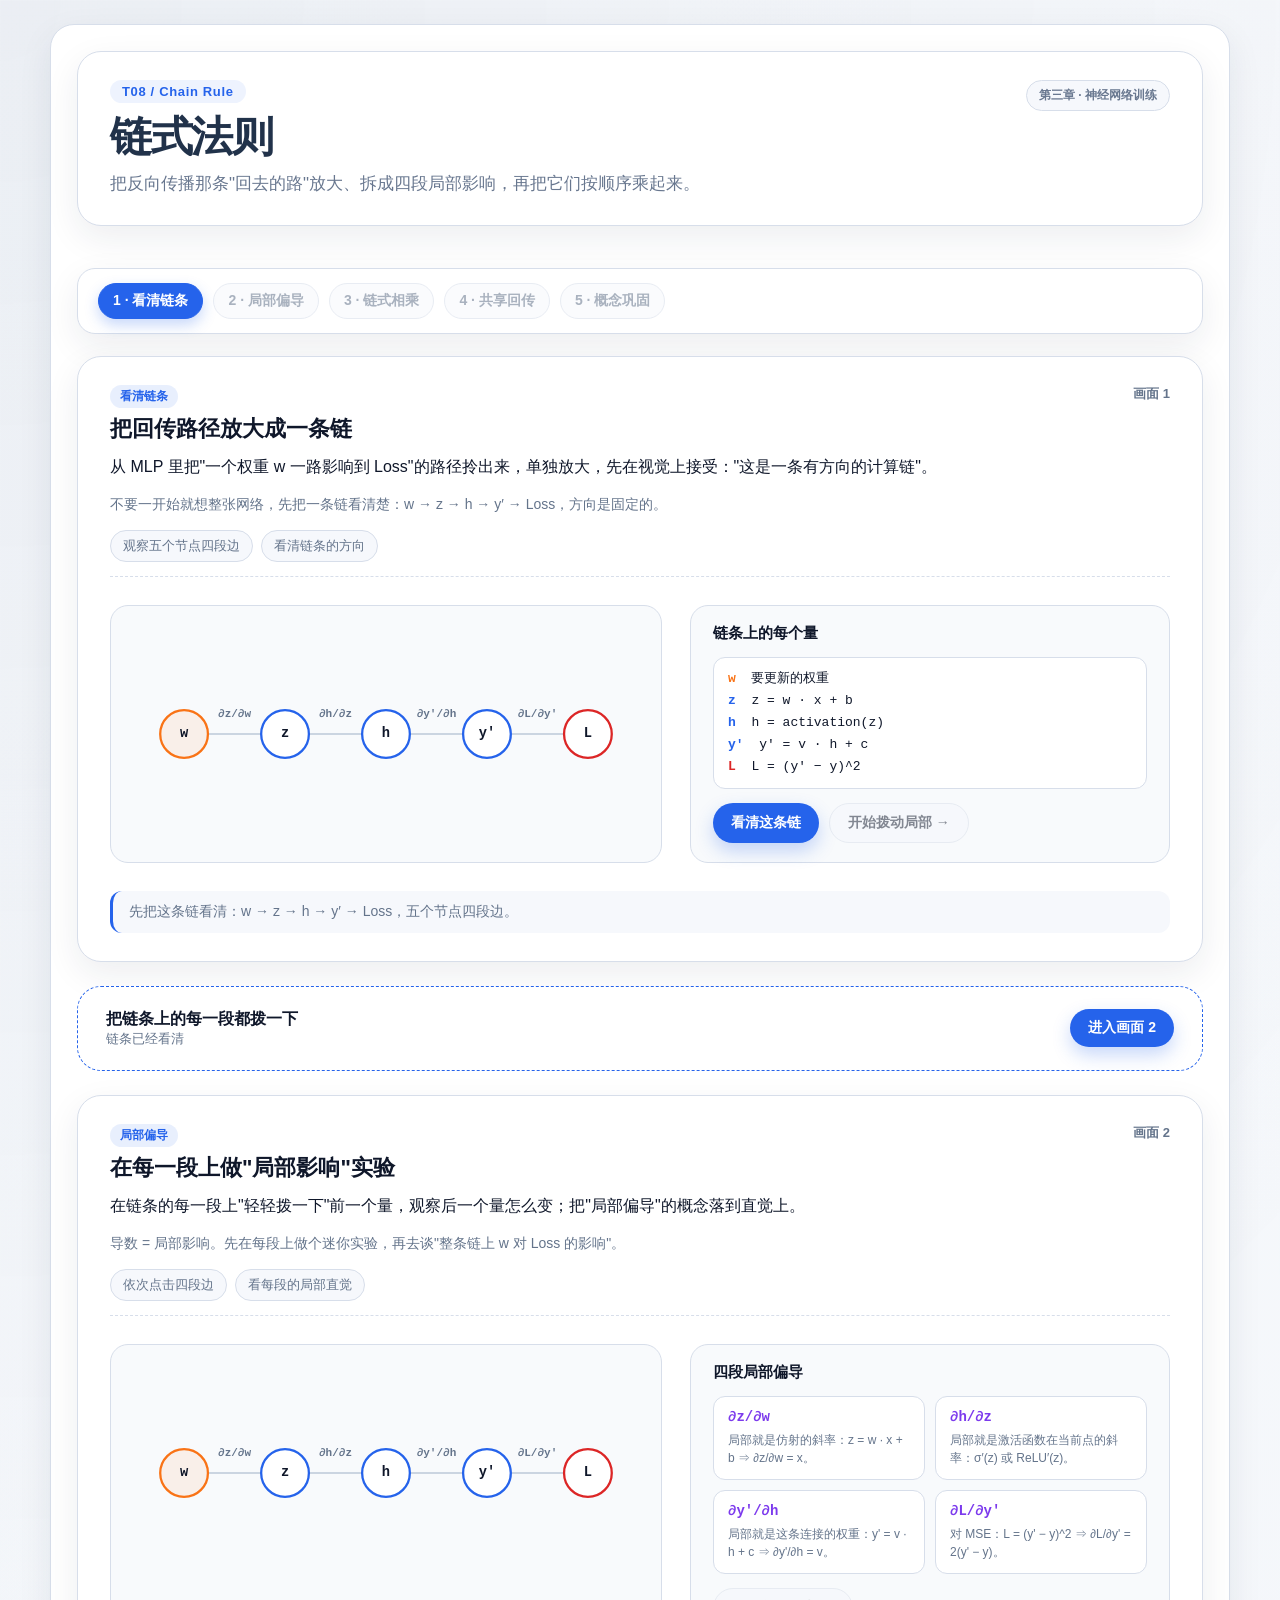
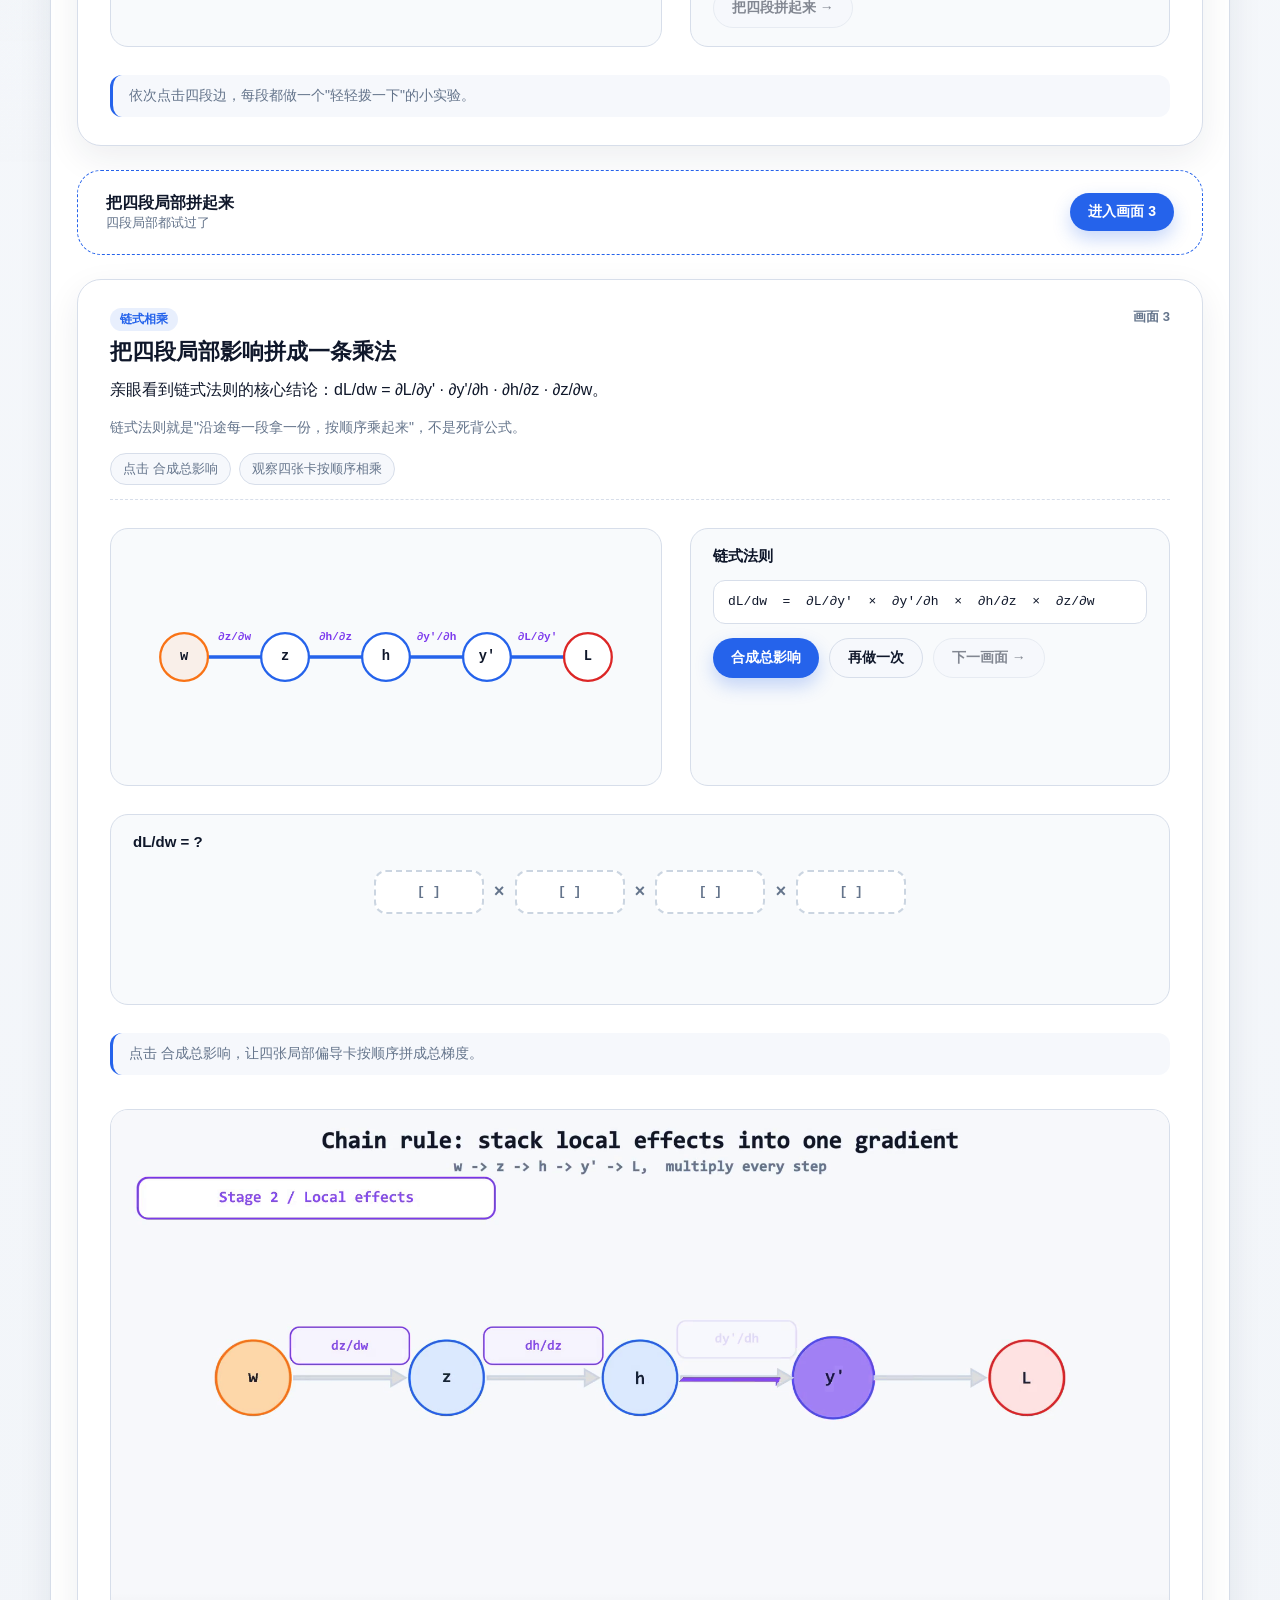
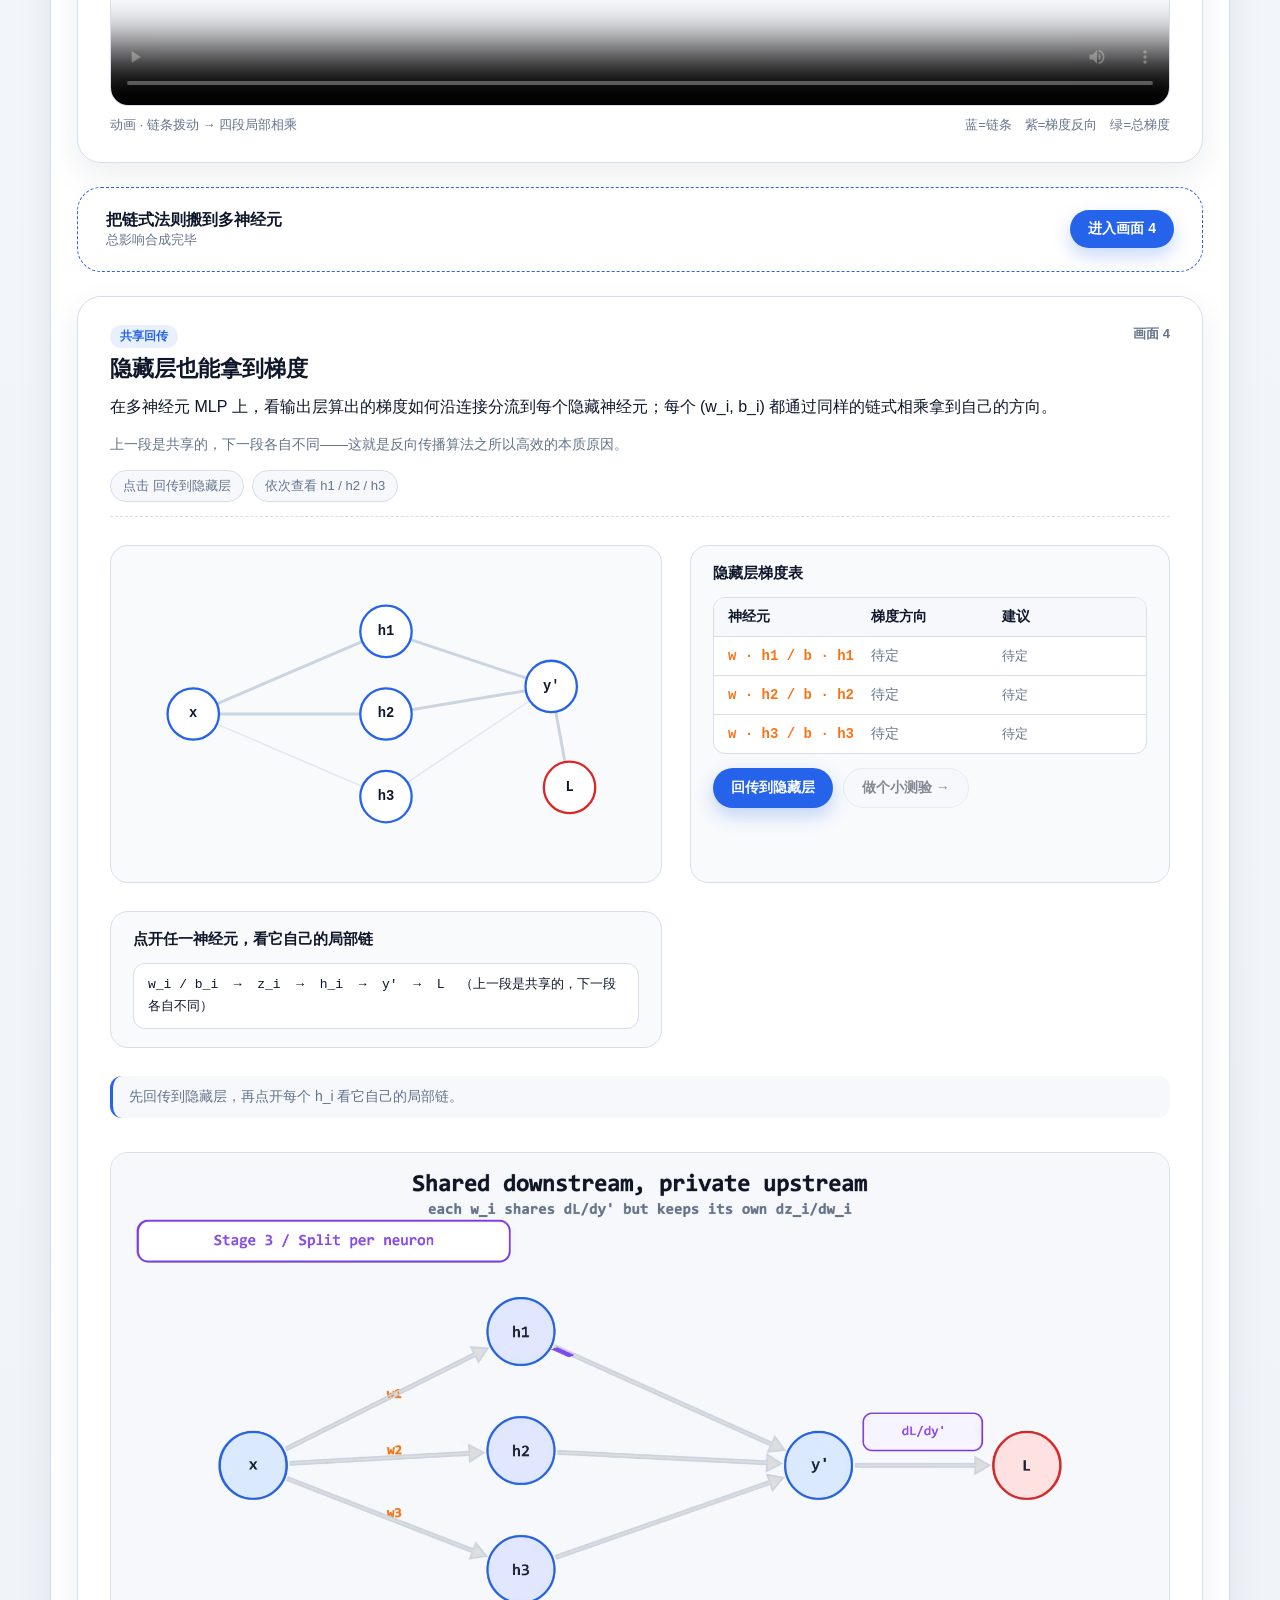
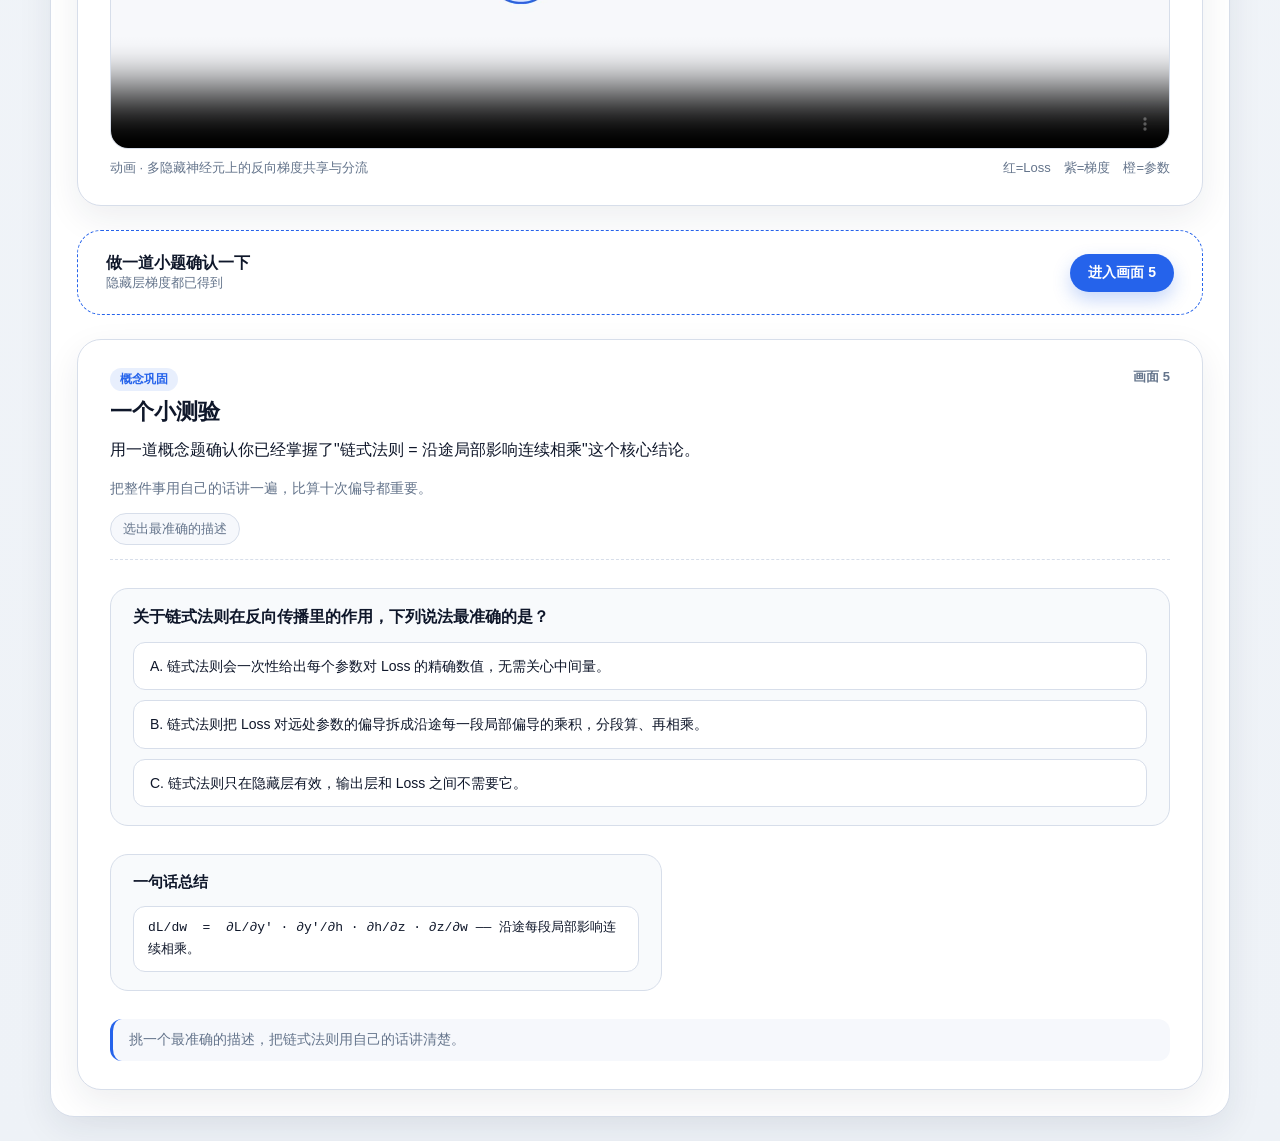
==== Chapter3-Training/T08-ChainRule/index.html @ 27cef071 "T08 ChainRule: ship manim animations and interactive frontend" ====
<!doctype html>
<html lang="zh-CN">
<head>
  <meta charset="UTF-8">
  <meta name="viewport" content="width=device-width, initial-scale=1.0">
  <title>T08 · 链式法则</title>
  <link rel="stylesheet" href="./base.css">
  <link rel="stylesheet" href="./style.css">
</head>
<body>
  <main class="edu-root t08-root" data-tr-id="t08_module_root" data-tr-view="module_show" data-tr-props='{"module":"T08"}'>
    <section class="edu-shell t08-shell">
      <header class="edu-header t08-header">
        <div>
          <span class="t08-kicker">T08 / Chain Rule</span>
          <h1 class="edu-title">链式法则</h1>
          <p class="edu-subtitle">把反向传播那条"回去的路"放大、拆成四段局部影响，再把它们按顺序乘起来。</p>
        </div>
        <span class="edu-badge">第三章 · 神经网络训练</span>
      </header>

      <nav class="t08-progress" id="progressNav" aria-label="关卡进度" data-tr-id="t08_progress_nav" data-tr-view="progress_show" data-tr-props='{"panel":"progress"}'></nav>

      <div class="t08-scene-stack" id="sceneStack" aria-live="polite" data-tr-id="t08_scene_stack_panel" data-tr-view="panel_show" data-tr-props='{"panel":"scene_stack"}'></div>
    </section>
  </main>

  <script src="./guide.js"></script>
  <script src="./script.js"></script>
</body>
</html>
---- Chapter3-Training/T08-ChainRule/base.css ----
/*
  统一教学模块 Base 样式
  参考来源: activation-browser
  适用范围: 页面外壳、卡片、控件、表格、图表区、徽标、提示信息
*/

/* 全局设计令牌（颜色、圆角、阴影、字体） */
:root {
  --ui-bg-page: #eef2f7;
  --ui-bg-page-top: #f7f9fc;
  --ui-bg-card: #ffffff;
  --ui-bg-soft: #eef3fb;
  --ui-bg-muted: #f6f8fc;

  --ui-text-main: #21324a;
  --ui-text-muted: #68778f;
  --ui-text-light: #8b97ab;

  --ui-border: #d7deea;
  --ui-border-strong: #9fb0c8;

  --ui-accent: #27446e;
  --ui-accent-alt: #f07e47;
  --ui-success: #228d5c;
  --ui-warning: #c07100;
  --ui-danger: #c43f52;

  --ui-shadow-soft: 0 12px 34px rgba(25, 42, 70, 0.08);
  --ui-shadow-hover: 0 16px 40px rgba(25, 42, 70, 0.12);

  --ui-radius-xl: 24px;
  --ui-radius-lg: 18px;
  --ui-radius-md: 12px;
  --ui-radius-sm: 8px;
  --ui-radius-pill: 999px;

  --ui-font-sans: "Segoe UI", "PingFang SC", "Hiragino Sans GB", Arial, sans-serif;
  --ui-font-mono: "Cascadia Code", "SFMono-Regular", Consolas, monospace;
}

/* 统一盒模型，避免不同浏览器计算差异 */
* {
  box-sizing: border-box;
}

/* 清理页面默认边距 */
html,
body {
  margin: 0;
  padding: 0;
}

/* 页面根容器：负责背景、基础字号与主字体 */
.edu-root {
  min-height: 100vh;
  padding: 24px;
  background:
    radial-gradient(circle at top left, rgba(39, 68, 110, 0.06), transparent 30%),
    linear-gradient(180deg, var(--ui-bg-page-top) 0%, var(--ui-bg-page) 100%);
  color: var(--ui-text-main);
  font-family: var(--ui-font-sans);
}

/* 内容外壳：统一最大宽度、边框、圆角和阴影 */
.edu-shell {
  max-width: 1200px;
  margin: 0 auto;
  padding: 26px;
  border: 1px solid var(--ui-border);
  border-radius: var(--ui-radius-xl);
  background: var(--ui-bg-card);
  box-shadow: var(--ui-shadow-soft);
}

/* 顶部标题区：标题 + 右上角徽标 */
.edu-header {
  display: flex;
  align-items: flex-start;
  justify-content: space-between;
  gap: 16px;
  margin-bottom: 20px;
}

/* 主标题 */
.edu-title {
  margin: 0;
  font-size: 42px;
  line-height: 1.06;
  letter-spacing: -0.03em;
}

/* 副标题 */
.edu-subtitle {
  margin: 10px 0 0;
  color: var(--ui-text-muted);
  font-size: 17px;
  line-height: 1.6;
}

/* 右上角胶囊徽标（例如“第X课 / 交互实验”） */
.edu-badge {
  flex-shrink: 0;
  display: inline-flex;
  align-items: center;
  padding: 6px 12px;
  border: 1px solid var(--ui-border);
  border-radius: var(--ui-radius-pill);
  background: var(--ui-bg-muted);
  color: var(--ui-text-muted);
  font-size: 12px;
  font-weight: 700;
}

/* 主布局：左侧控制区 + 右侧内容区 */
.edu-grid {
  display: grid;
  grid-template-columns: 320px minmax(0, 1fr);
  gap: 16px;
}

/* 面板与卡片共享基础边框样式 */
.edu-panel,
.edu-card {
  border: 1px solid var(--ui-border);
  border-radius: var(--ui-radius-lg);
  background: var(--ui-bg-card);
}

/* 左侧控制面板 */
.edu-panel {
  padding: 16px;
}

/* 右侧内容卡片 */
.edu-card {
  padding: 18px;
}

/* 相邻卡片之间的纵向间距 */
.edu-card + .edu-card {
  margin-top: 14px;
}

/* 区块标题（小号大写风格） */
.edu-section-title {
  margin: 0 0 10px;
  color: var(--ui-text-muted);
  font-size: 12px;
  font-weight: 800;
  letter-spacing: 0.09em;
  text-transform: uppercase;
}

/* 表单标签 */
.edu-label {
  display: block;
  margin: 0 0 6px;
  font-size: 13px;
  color: var(--ui-text-muted);
}

/* 输入控件基础样式：输入框/下拉/多行文本 */
.edu-input,
.edu-select,
.edu-textarea {
  width: 100%;
  border: 1px solid var(--ui-border);
  border-radius: var(--ui-radius-md);
  background: #ffffff;
  color: var(--ui-text-main);
  font: inherit;
  transition: border-color 140ms ease, box-shadow 140ms ease;
}

/* 单行输入控件统一高度 */
.edu-input,
.edu-select {
  height: 40px;
  padding: 0 12px;
}

/* 多行输入框 */
.edu-textarea {
  min-height: 120px;
  padding: 10px 12px;
  resize: vertical;
  line-height: 1.6;
}

/* 控件聚焦态：高亮边框与外发光 */
.edu-input:focus,
.edu-select:focus,
.edu-textarea:focus {
  outline: none;
  border-color: var(--ui-accent);
  box-shadow: 0 0 0 3px rgba(39, 68, 110, 0.14);
}

/* 范围滑条统一主色 */
.edu-range {
  width: 100%;
  accent-color: var(--ui-accent);
}

/* 常用行布局：左右对齐 */
.edu-row {
  display: flex;
  align-items: center;
  justify-content: space-between;
  gap: 10px;
}

/* 按钮组容器 */
.edu-actions {
  display: flex;
  flex-wrap: wrap;
  gap: 10px;
}

/* 按钮基础样式 */
.edu-btn {
  border: 1px solid var(--ui-border);
  background: #ffffff;
  color: var(--ui-text-muted);
  border-radius: var(--ui-radius-pill);
  padding: 9px 16px;
  font-size: 14px;
  font-weight: 700;
  cursor: pointer;
  transition: all 140ms ease;
}

/* 按钮悬停反馈 */
.edu-btn:hover {
  transform: translateY(-1px);
  border-color: var(--ui-accent);
  color: var(--ui-accent);
}

/* 激活态与主按钮 */
.edu-btn.is-active,
.edu-btn--primary {
  border-color: var(--ui-accent);
  background: var(--ui-accent);
  color: #ffffff;
}

/* 警告按钮 */
.edu-btn--warn {
  border-color: rgba(192, 113, 0, 0.45);
  background: rgba(192, 113, 0, 0.08);
  color: var(--ui-warning);
}

/* 危险按钮 */
.edu-btn--danger {
  border-color: rgba(196, 63, 82, 0.45);
  background: rgba(196, 63, 82, 0.08);
  color: var(--ui-danger);
}

/* KPI 指标卡网格 */
.edu-kpi-grid {
  display: grid;
  grid-template-columns: repeat(3, minmax(0, 1fr));
  gap: 12px;
}

/* 单个 KPI 卡片 */
.edu-kpi {
  padding: 12px;
  border: 1px solid var(--ui-border);
  border-radius: var(--ui-radius-md);
  background: var(--ui-bg-soft);
}

/* KPI 标签文本 */
.edu-kpi-label {
  margin: 0;
  color: var(--ui-text-muted);
  font-size: 12px;
  text-transform: uppercase;
  letter-spacing: 0.05em;
}

/* KPI 数值文本 */
.edu-kpi-value {
  margin: 4px 0 0;
  color: var(--ui-accent);
  font-family: var(--ui-font-mono);
  font-size: 26px;
  font-weight: 800;
  line-height: 1.1;
}

/* 图表容器（适配 svg/canvas） */
.edu-chart {
  border: 1px solid var(--ui-border);
  border-radius: var(--ui-radius-lg);
  background: linear-gradient(180deg, rgba(250, 252, 255, 0.98), #ffffff);
  padding: 10px;
}

/* 图表元素自适应宽度 */
.edu-chart svg,
.edu-chart canvas {
  width: 100%;
  height: auto;
  display: block;
}

/* 图例容器 */
.edu-legend {
  margin-top: 10px;
  display: flex;
  flex-wrap: wrap;
  gap: 16px;
  color: var(--ui-text-muted);
  font-size: 14px;
}

/* 图例项 */
.edu-legend-item {
  display: inline-flex;
  align-items: center;
  gap: 8px;
}

/* 图例色点 */
.edu-dot {
  width: 12px;
  height: 12px;
  border-radius: 999px;
}

/* 主曲线颜色 */
.edu-dot--main {
  background: var(--ui-accent);
}

/* 对比曲线颜色 */
.edu-dot--alt {
  background: var(--ui-accent-alt);
}

/* 表格外层：横向滚动与边框 */
.edu-table-wrap {
  overflow-x: auto;
  border: 1px solid var(--ui-border);
  border-radius: var(--ui-radius-md);
}

/* 统一表格样式 */
.edu-table {
  width: 100%;
  border-collapse: collapse;
  min-width: 560px;
}

/* 单元格样式 */
.edu-table th,
.edu-table td {
  padding: 10px 12px;
  border-bottom: 1px solid var(--ui-border);
  text-align: left;
  font-size: 14px;
}

/* 表头样式 */
.edu-table th {
  background: var(--ui-bg-muted);
  color: var(--ui-text-muted);
  font-weight: 700;
}

/* 行悬停高亮 */
.edu-table tbody tr:hover {
  background: rgba(39, 68, 110, 0.05);
}

/* 提示说明块 */
.edu-note {
  margin-top: 12px;
  padding: 12px 14px;
  border: 1px solid rgba(39, 68, 110, 0.18);
  border-radius: var(--ui-radius-md);
  background: rgba(39, 68, 110, 0.07);
  color: var(--ui-text-main);
  font-size: 14px;
  line-height: 1.6;
}

/* 提示块中的强调文本 */
.edu-note strong {
  color: var(--ui-accent);
}

/* 空状态占位（无数据时使用） */
.edu-empty {
  border: 1px dashed var(--ui-border-strong);
  border-radius: var(--ui-radius-md);
  padding: 20px;
  text-align: center;
  color: var(--ui-text-light);
}

/* 页脚说明文字 */
.edu-footer {
  margin-top: 16px;
  color: var(--ui-text-light);
  font-size: 12px;
}

/* 中等屏幕：左右布局改为上下布局 */
@media (max-width: 980px) {
  .edu-grid {
    grid-template-columns: 1fr;
  }

  .edu-title {
    font-size: 32px;
  }
}

/* 小屏幕：收紧内边距并降低密度 */
@media (max-width: 760px) {
  .edu-root {
    padding: 14px;
  }

  .edu-shell {
    padding: 16px;
    border-radius: var(--ui-radius-lg);
  }

  .edu-header {
    flex-direction: column;
    align-items: flex-start;
  }

  .edu-kpi-grid {
    grid-template-columns: 1fr;
  }
}
---- Chapter3-Training/T08-ChainRule/style.css ----
/*
  T08 链式法则 · 模块样式
  沿用 T07 的视觉令牌与配色，但加入"链条 + 局部段卡片 + 拼接乘法"这一组 T08 特有结构。
*/

.t08-root {
  --t08-accent: #2563eb;       /* 前向 / 链条主色 */
  --t08-loss: #dc2626;          /* Loss */
  --t08-grad: #7c3aed;          /* 反向梯度 */
  --t08-update: #16a34a;        /* 更新 / 已完成 */
  --t08-param: #f97316;         /* 被操作参数 */
  --t08-ink: #0f172a;
  --t08-muted: #64748b;
  --t08-line: #cbd5e1;
  --t08-bg-soft: #f8fafc;
  --t08-bg-card: #ffffff;
}

.t08-shell {
  max-width: 1180px;
  margin: 0 auto;
  display: flex;
  flex-direction: column;
  gap: 22px;
}

.t08-header {
  display: flex;
  justify-content: space-between;
  align-items: flex-start;
  gap: 24px;
  padding: 28px 32px;
  background: var(--t08-bg-card);
  border-radius: var(--ui-radius-xl);
  box-shadow: var(--ui-shadow-soft);
  border: 1px solid var(--ui-border);
}

.t08-kicker {
  display: inline-block;
  padding: 4px 12px;
  border-radius: 999px;
  background: rgba(37, 99, 235, 0.08);
  color: var(--t08-accent);
  font-size: 13px;
  font-weight: 600;
  letter-spacing: 0.05em;
  margin-bottom: 12px;
}

/* 进度条 */
.t08-progress {
  display: flex;
  flex-wrap: wrap;
  gap: 10px;
  padding: 14px 20px;
  background: var(--t08-bg-card);
  border-radius: var(--ui-radius-lg);
  border: 1px solid var(--ui-border);
  box-shadow: var(--ui-shadow-soft);
}

.t08-progress button {
  appearance: none;
  border: 1px solid var(--ui-border);
  background: var(--ui-bg-muted);
  color: var(--t08-muted);
  padding: 8px 14px;
  border-radius: var(--ui-radius-pill);
  font-size: 14px;
  font-weight: 600;
  cursor: pointer;
  transition: all 0.2s ease;
}

.t08-progress button:hover { border-color: var(--t08-accent); color: var(--t08-accent); }

.t08-progress button.is-active {
  background: var(--t08-accent);
  color: #fff;
  border-color: var(--t08-accent);
  box-shadow: 0 6px 14px rgba(37, 99, 235, 0.25);
}

.t08-progress button.is-done {
  border-color: var(--t08-update);
  color: var(--t08-update);
  background: rgba(22, 163, 74, 0.08);
}

.t08-progress button[disabled] { opacity: 0.55; cursor: not-allowed; }

/* 场景栈 */
.t08-scene-stack { display: flex; flex-direction: column; gap: 24px; }

.t08-scene {
  background: var(--t08-bg-card);
  border-radius: var(--ui-radius-xl);
  border: 1px solid var(--ui-border);
  box-shadow: var(--ui-shadow-soft);
  padding: 28px 32px;
  display: grid;
  grid-template-columns: minmax(0, 1.15fr) minmax(0, 1fr);
  gap: 28px;
}

.t08-scene-head {
  grid-column: 1 / -1;
  display: flex;
  justify-content: space-between;
  align-items: flex-start;
  gap: 18px;
  border-bottom: 1px dashed var(--ui-border);
  padding-bottom: 14px;
}

.t08-scene-head h2 { margin: 6px 0 6px; font-size: 22px; color: var(--t08-ink); }

.t08-scene-head .pill {
  display: inline-block;
  padding: 3px 10px;
  border-radius: 999px;
  font-size: 12px;
  font-weight: 600;
  background: rgba(37, 99, 235, 0.1);
  color: var(--t08-accent);
}

.t08-scene-head .tag { font-size: 13px; color: var(--t08-muted); font-weight: 600; }

.t08-goal { margin: 10px 0 6px; color: var(--t08-ink); line-height: 1.6; }

.t08-concept { color: var(--t08-muted); font-size: 14px; line-height: 1.6; }

.t08-tasks {
  list-style: none;
  padding: 0;
  margin: 10px 0 0;
  display: flex;
  flex-wrap: wrap;
  gap: 8px;
}

.t08-tasks li {
  font-size: 13px;
  color: var(--t08-muted);
  background: var(--ui-bg-muted);
  padding: 6px 12px;
  border-radius: 999px;
  border: 1px solid var(--ui-border);
}

/* 按钮 */
.t08-action {
  appearance: none;
  border: none;
  cursor: pointer;
  padding: 10px 18px;
  border-radius: var(--ui-radius-pill);
  font-size: 14px;
  font-weight: 600;
  transition: transform 0.15s ease, box-shadow 0.2s ease, background 0.2s ease;
  display: inline-flex;
  align-items: center;
  gap: 8px;
}

.t08-action.primary {
  background: var(--t08-accent);
  color: #fff;
  box-shadow: 0 8px 18px rgba(37, 99, 235, 0.25);
}

.t08-action.primary:hover { transform: translateY(-1px); }

.t08-action.ghost {
  background: var(--ui-bg-muted);
  color: var(--t08-ink);
  border: 1px solid var(--ui-border);
}

.t08-action.success {
  background: var(--t08-update);
  color: #fff;
  box-shadow: 0 8px 18px rgba(22, 163, 74, 0.25);
}

.t08-action[disabled] { opacity: 0.5; cursor: not-allowed; box-shadow: none; }

/* 链条画布（场景 1-3 共用） */
.t08-chain {
  position: relative;
  background: var(--t08-bg-soft);
  border-radius: var(--ui-radius-lg);
  border: 1px solid var(--ui-border);
  padding: 18px;
  min-height: 240px;
}

.t08-chain svg { width: 100%; height: 220px; display: block; }

.t08-chain-edge {
  stroke: var(--t08-line);
  stroke-width: 2.4;
  fill: none;
  transition: stroke 0.3s ease, stroke-width 0.3s ease;
}

.t08-chain-edge.is-hot { stroke: var(--t08-accent); stroke-width: 4; }
.t08-chain-edge.is-cool { stroke: var(--t08-line); stroke-width: 1.8; opacity: 0.6; }

.t08-chain-pulse {
  stroke-width: 5;
  stroke-linecap: round;
  fill: none;
  opacity: 0;
  pointer-events: none;
}

.t08-chain-pulse.is-active { animation: t08-pulse 1.1s ease-in-out forwards; }

@keyframes t08-pulse {
  0%   { opacity: 0;   stroke-dasharray: 0 220; stroke-dashoffset: 0; }
  25%  { opacity: 0.9; stroke-dasharray: 60 220; }
  100% { opacity: 0;   stroke-dasharray: 220 0; stroke-dashoffset: -200; }
}

.t08-chain-node {
  fill: #fff;
  stroke: var(--t08-accent);
  stroke-width: 2.5;
  transition: stroke 0.3s ease, fill 0.3s ease;
}

.t08-chain-node.is-loss { stroke: var(--t08-loss); }
.t08-chain-node.is-param { stroke: var(--t08-param); fill: rgba(249, 115, 22, 0.08); }

.t08-chain-label {
  font-family: var(--ui-font-mono);
  font-size: 15px;
  fill: var(--t08-ink);
  text-anchor: middle;
  dominant-baseline: central;
  font-weight: 700;
}

.t08-edge-tag {
  font-family: var(--ui-font-mono);
  font-size: 12px;
  fill: var(--t08-muted);
  text-anchor: middle;
  font-weight: 700;
}

.t08-edge-tag.is-hot { fill: var(--t08-grad); }
.t08-edge-tag.is-done { fill: var(--t08-update); }

/* 信息面板 */
.t08-panel {
  background: var(--t08-bg-soft);
  border-radius: var(--ui-radius-lg);
  border: 1px solid var(--ui-border);
  padding: 18px 22px;
  display: flex;
  flex-direction: column;
  gap: 14px;
}

.t08-panel h3 { margin: 0; font-size: 15px; color: var(--t08-ink); }

.t08-formula {
  font-family: var(--ui-font-mono);
  font-size: 13px;
  color: var(--t08-ink);
  background: #fff;
  border: 1px solid var(--ui-border);
  border-radius: var(--ui-radius-md);
  padding: 10px 14px;
  line-height: 1.7;
  white-space: pre-wrap;
}

.t08-formula .var { color: var(--t08-accent); font-weight: 700; }
.t08-formula .par { color: var(--t08-param); font-weight: 700; }
.t08-formula .loss { color: var(--t08-loss); font-weight: 700; }

.t08-actions-row {
  display: flex;
  flex-wrap: wrap;
  gap: 10px;
}

/* 局部段卡片（场景 2/3） */
.t08-localgrid {
  display: grid;
  grid-template-columns: repeat(2, 1fr);
  gap: 10px;
}

.t08-local {
  background: #fff;
  border: 1px solid var(--ui-border);
  border-radius: var(--ui-radius-md);
  padding: 12px 14px;
  display: flex;
  flex-direction: column;
  gap: 6px;
  transition: border-color 0.2s ease, box-shadow 0.2s ease, transform 0.15s ease;
}

.t08-local .lhead {
  font-family: var(--ui-font-mono);
  font-size: 14px;
  color: var(--t08-grad);
  font-weight: 700;
}

.t08-local .ltext { font-size: 12px; color: var(--t08-muted); line-height: 1.5; }

.t08-local.is-done {
  border-color: var(--t08-update);
  box-shadow: 0 6px 14px rgba(22, 163, 74, 0.12);
  background: rgba(22, 163, 74, 0.04);
}

.t08-local.is-done .lhead { color: var(--t08-update); }

/* 拼接乘法区（场景 3） */
.t08-multiply {
  grid-column: 1 / -1;
  background: var(--t08-bg-soft);
  border-radius: var(--ui-radius-lg);
  border: 1px solid var(--ui-border);
  padding: 18px 22px;
  display: flex;
  flex-direction: column;
  gap: 14px;
}

.t08-multiply h3 { margin: 0; font-size: 15px; color: var(--t08-ink); }

.t08-mul-row {
  display: flex;
  flex-wrap: wrap;
  gap: 10px;
  align-items: center;
  justify-content: center;
  min-height: 56px;
}

.t08-mul-slot {
  display: inline-flex;
  align-items: center;
  justify-content: center;
  min-width: 110px;
  height: 44px;
  padding: 0 12px;
  background: #fff;
  border: 2px dashed var(--t08-line);
  border-radius: var(--ui-radius-md);
  color: var(--t08-muted);
  font-family: var(--ui-font-mono);
  font-size: 13px;
  font-weight: 700;
  transition: all 0.3s ease;
}

.t08-mul-slot.is-filled {
  border-style: solid;
  border-color: var(--t08-grad);
  color: var(--t08-grad);
  background: #f5f3ff;
  transform: scale(1.03);
}

.t08-mul-op {
  font-family: var(--ui-font-mono);
  font-size: 18px;
  color: var(--t08-muted);
  font-weight: 700;
}

.t08-mul-result {
  margin-top: 6px;
  font-family: var(--ui-font-mono);
  font-size: 16px;
  font-weight: 700;
  color: var(--t08-ink);
  text-align: center;
  padding: 12px 16px;
  background: #fff;
  border: 2px solid var(--t08-grad);
  border-radius: var(--ui-radius-md);
  opacity: 0;
  transition: opacity 0.5s ease, transform 0.5s ease;
  transform: translateY(6px);
}

.t08-mul-result.is-shown { opacity: 1; transform: translateY(0); }
.t08-mul-result .equal { color: var(--t08-muted); font-weight: 600; margin: 0 8px; }
.t08-mul-result .head { color: var(--t08-update); }

/* 隐藏层网络（场景 4） */
.t08-network {
  position: relative;
  background: var(--t08-bg-soft);
  border-radius: var(--ui-radius-lg);
  border: 1px solid var(--ui-border);
  padding: 18px;
  min-height: 300px;
}

.t08-network svg { width: 100%; height: 300px; display: block; }

.t08-net-edge {
  stroke: var(--t08-line);
  stroke-width: 2;
  fill: none;
  transition: stroke 0.3s ease, stroke-width 0.3s ease, opacity 0.3s ease;
}

.t08-net-edge.is-strong { stroke-width: 3.2; opacity: 1; }
.t08-net-edge.is-faint  { stroke-width: 1.4; opacity: 0.55; }
.t08-net-edge.is-grad   { stroke: var(--t08-grad); }
.t08-net-edge.is-trace  { stroke: var(--t08-accent); stroke-width: 3.4; }

.t08-net-pulse {
  stroke-width: 5;
  stroke-linecap: round;
  fill: none;
  opacity: 0;
}

.t08-net-pulse.is-active { animation: t08-pulse 1.1s ease-in-out forwards; }

.t08-net-node {
  fill: #fff;
  stroke: var(--t08-accent);
  stroke-width: 2.5;
  cursor: pointer;
  transition: stroke 0.3s ease, fill 0.3s ease, transform 0.2s ease;
}

.t08-net-node.is-loss { stroke: var(--t08-loss); cursor: default; }
.t08-net-node.is-input { cursor: default; }
.t08-net-node.is-active { stroke: var(--t08-grad); fill: #f5f3ff; }
.t08-net-node.is-done { stroke: var(--t08-update); fill: rgba(22, 163, 74, 0.08); }

/* 梯度表（场景 4） */
.t08-gradtable {
  border: 1px solid var(--ui-border);
  border-radius: var(--ui-radius-md);
  background: #fff;
  overflow: hidden;
}

.t08-gradtable .row {
  display: grid;
  grid-template-columns: 1.1fr 1fr 1fr;
  align-items: center;
  padding: 10px 14px;
  border-bottom: 1px solid var(--ui-border);
  font-size: 14px;
}

.t08-gradtable .row:last-child { border-bottom: none; }
.t08-gradtable .row.head { background: var(--ui-bg-muted); font-weight: 700; color: var(--t08-ink); }

.t08-gradtable .cell-name { font-family: var(--ui-font-mono); color: var(--t08-param); font-weight: 700; }
.t08-gradtable .cell-dir  { color: var(--t08-muted); font-family: var(--ui-font-mono); }
.t08-gradtable .cell-hint { color: var(--t08-muted); font-size: 13px; }

.t08-gradtable .row.is-done .cell-dir  { color: var(--t08-update); font-weight: 700; }
.t08-gradtable .row.is-done .cell-hint { color: var(--t08-ink); }

/* 视频卡片 */
.t08-media {
  grid-column: 1 / -1;
  margin-top: 6px;
  display: flex;
  flex-direction: column;
  gap: 10px;
}

.t08-media video {
  width: 100%;
  border-radius: var(--ui-radius-lg);
  border: 1px solid var(--ui-border);
  background: var(--t08-bg-soft);
}

.t08-media .caption {
  font-size: 13px;
  color: var(--t08-muted);
  display: flex;
  justify-content: space-between;
  align-items: center;
}

/* 反馈条 */
.t08-feedback {
  grid-column: 1 / -1;
  padding: 12px 16px;
  border-radius: var(--ui-radius-md);
  background: var(--ui-bg-muted);
  color: var(--t08-muted);
  font-size: 14px;
  border-left: 3px solid var(--t08-accent);
}

.t08-feedback.tone-grad   { color: var(--t08-grad);   border-left-color: var(--t08-grad);   background: rgba(124, 58, 237, 0.05); }
.t08-feedback.tone-update { color: var(--t08-update); border-left-color: var(--t08-update); background: rgba(22, 163, 74, 0.05); }
.t08-feedback.tone-loss   { color: var(--t08-loss);   border-left-color: var(--t08-loss);   background: rgba(220, 38, 38, 0.05); }

/* Quiz */
.t08-quiz {
  grid-column: 1 / -1;
  background: var(--t08-bg-soft);
  border-radius: var(--ui-radius-lg);
  border: 1px solid var(--ui-border);
  padding: 18px 22px;
  display: flex;
  flex-direction: column;
  gap: 14px;
}

.t08-quiz h3 { margin: 0; color: var(--t08-ink); font-size: 16px; }
.t08-quiz .options { display: flex; flex-direction: column; gap: 10px; }

.t08-quiz .option {
  appearance: none;
  text-align: left;
  padding: 12px 16px;
  border-radius: var(--ui-radius-md);
  border: 1px solid var(--ui-border);
  background: #fff;
  cursor: pointer;
  color: var(--t08-ink);
  font-size: 14px;
  line-height: 1.6;
  transition: all 0.2s ease;
}

.t08-quiz .option:hover { border-color: var(--t08-accent); }
.t08-quiz .option.is-correct { border-color: var(--t08-update); background: rgba(22, 163, 74, 0.08); }
.t08-quiz .option.is-wrong   { border-color: var(--t08-loss);  background: rgba(220, 38, 38, 0.05); }

/* 引导转场卡 */
.t08-transition {
  background: var(--t08-bg-card);
  border-radius: var(--ui-radius-xl);
  border: 1px dashed var(--t08-accent);
  padding: 22px 28px;
  display: flex;
  justify-content: space-between;
  align-items: center;
  gap: 18px;
}

.t08-transition .label { font-size: 16px; color: var(--t08-ink); font-weight: 600; }
.t08-transition .kicker { font-size: 13px; color: var(--t08-muted); }

/* 响应式 */
@media (max-width: 980px) {
  .t08-scene { grid-template-columns: 1fr; }
  .t08-localgrid { grid-template-columns: 1fr; }
}
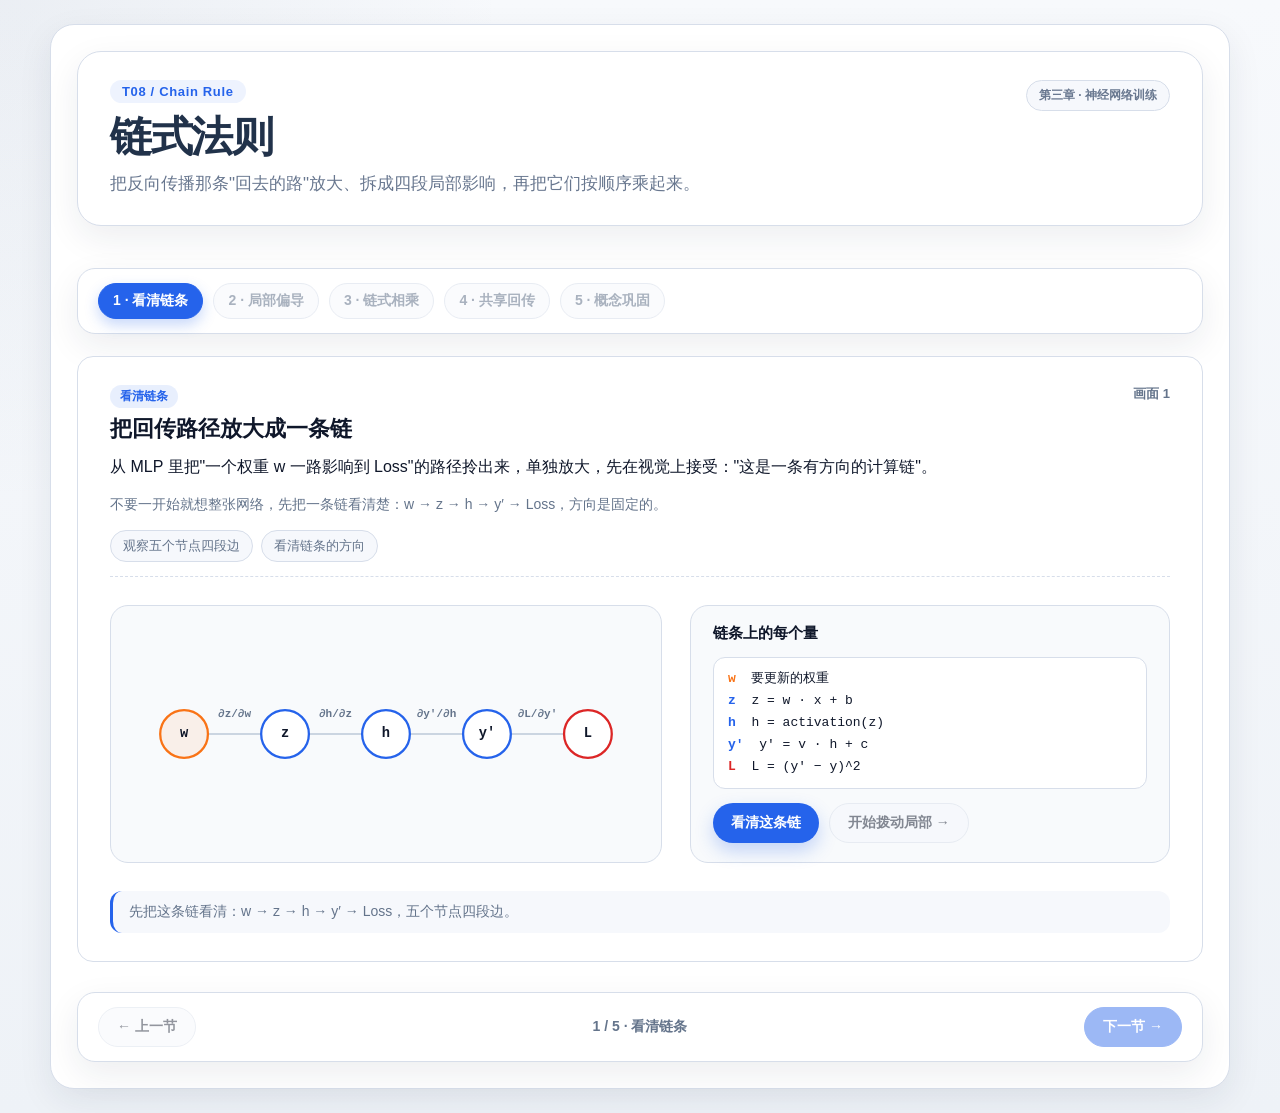
==== commit 5e7039e3: "T07/T08/T10: paginate scenes via hash routing with prev/next pager Replace the single long-scroll sc" ====
--- a/Chapter3-Training/T08-ChainRule/index.html
+++ b/Chapter3-Training/T08-ChainRule/index.html
@@ -22,6 +22,8 @@
       <nav class="t08-progress" id="progressNav" aria-label="关卡进度" data-tr-id="t08_progress_nav" data-tr-view="progress_show" data-tr-props='{"panel":"progress"}'></nav>
 
       <div class="t08-scene-stack" id="sceneStack" aria-live="polite" data-tr-id="t08_scene_stack_panel" data-tr-view="panel_show" data-tr-props='{"panel":"scene_stack"}'></div>
+
+      <nav class="t08-pager" id="scenePager" aria-label="pager" data-tr-id="t08_pager" data-tr-view="pager_show"></nav>
     </section>
   </main>
 
--- a/Chapter3-Training/T08-ChainRule/style.css
+++ b/Chapter3-Training/T08-ChainRule/style.css
@@ -60,7 +60,8 @@
   box-shadow: var(--ui-shadow-soft);
 }
 
-.t08-progress button {
+.t08-progress button,
+.t08-progress a {
   appearance: none;
   border: 1px solid var(--ui-border);
   background: var(--ui-bg-muted);
@@ -71,33 +72,46 @@
   font-weight: 600;
   cursor: pointer;
   transition: all 0.2s ease;
-}
-
-.t08-progress button:hover { border-color: var(--t08-accent); color: var(--t08-accent); }
-
-.t08-progress button.is-active {
+  text-decoration: none;
+  display: inline-flex;
+  align-items: center;
+  gap: 8px;
+}
+
+.t08-progress button:hover,
+.t08-progress a:hover { border-color: var(--t08-accent); color: var(--t08-accent); }
+
+.t08-progress button.is-active,
+.t08-progress a.is-active {
   background: var(--t08-accent);
   color: #fff;
   border-color: var(--t08-accent);
   box-shadow: 0 6px 14px rgba(37, 99, 235, 0.25);
 }
 
-.t08-progress button.is-done {
+.t08-progress button.is-done,
+.t08-progress a.is-done {
   border-color: var(--t08-update);
   color: var(--t08-update);
   background: rgba(22, 163, 74, 0.08);
 }
 
-.t08-progress button[disabled] { opacity: 0.55; cursor: not-allowed; }
+.t08-progress button[disabled],
+.t08-progress a.is-locked { opacity: 0.55; cursor: not-allowed; pointer-events: none; }
+
+.t08-progress button:focus-visible,
+.t08-progress a:focus-visible {
+  outline: 2px solid var(--t08-accent);
+  outline-offset: 2px;
+}
 
 /* 场景栈 */
 .t08-scene-stack { display: flex; flex-direction: column; gap: 24px; }
 
 .t08-scene {
   background: var(--t08-bg-card);
-  border-radius: var(--ui-radius-xl);
-  border: 1px solid var(--ui-border);
-  box-shadow: var(--ui-shadow-soft);
+  border-radius: 16px;
+  border: 1px solid var(--ui-border);
   padding: 28px 32px;
   display: grid;
   grid-template-columns: minmax(0, 1.15fr) minmax(0, 1fr);
@@ -186,6 +200,11 @@
 }
 
 .t08-action[disabled] { opacity: 0.5; cursor: not-allowed; box-shadow: none; }
+
+.t08-action:focus-visible {
+  outline: 2px solid var(--t08-accent);
+  outline-offset: 3px;
+}
 
 /* 链条画布（场景 1-3 共用） */
 .t08-chain {
@@ -508,7 +527,7 @@
   border-left: 3px solid var(--t08-accent);
 }
 
-.t08-feedback.tone-grad   { color: var(--t08-grad);   border-left-color: var(--t08-grad);   background: rgba(124, 58, 237, 0.05); }
+.t08-feedback.tone-grad   { color: #6d28d9;           border-left-color: var(--t08-grad);   background: rgba(124, 58, 237, 0.06); }
 .t08-feedback.tone-update { color: var(--t08-update); border-left-color: var(--t08-update); background: rgba(22, 163, 74, 0.05); }
 .t08-feedback.tone-loss   { color: var(--t08-loss);   border-left-color: var(--t08-loss);   background: rgba(220, 38, 38, 0.05); }
 
@@ -544,6 +563,7 @@
 .t08-quiz .option:hover { border-color: var(--t08-accent); }
 .t08-quiz .option.is-correct { border-color: var(--t08-update); background: rgba(22, 163, 74, 0.08); }
 .t08-quiz .option.is-wrong   { border-color: var(--t08-loss);  background: rgba(220, 38, 38, 0.05); }
+.t08-quiz .option:focus-visible { outline: 2px solid var(--t08-accent); outline-offset: 2px; }
 
 /* 引导转场卡 */
 .t08-transition {
@@ -565,3 +585,74 @@
   .t08-scene { grid-template-columns: 1fr; }
   .t08-localgrid { grid-template-columns: 1fr; }
 }
+
+@media (prefers-reduced-motion: reduce) {
+  .t08-chain-edge,
+  .t08-chain-pulse,
+  .t08-net-edge,
+  .t08-net-pulse,
+  .t08-mul-slot,
+  .t08-mul-result,
+  .t08-local,
+  .t08-action,
+  .t08-progress button {
+    transition: none !important;
+    animation: none !important;
+  }
+}
+
+/* pager */
+.t08-pager {
+  display: flex;
+  align-items: center;
+  justify-content: space-between;
+  gap: 12px;
+  margin-top: 8px;
+  padding: 14px 20px;
+  background: var(--t08-bg-card);
+  border-radius: var(--ui-radius-lg);
+  border: 1px solid var(--ui-border);
+  box-shadow: var(--ui-shadow-soft);
+}
+
+.t08-pager-btn {
+  appearance: none;
+  border: 1px solid var(--ui-border);
+  background: var(--ui-bg-muted);
+  color: var(--t08-ink);
+  padding: 10px 18px;
+  border-radius: var(--ui-radius-pill);
+  font-size: 14px;
+  font-weight: 600;
+  cursor: pointer;
+  transition: all 0.2s ease;
+}
+
+.t08-pager-btn:hover {
+  border-color: var(--t08-accent);
+  color: var(--t08-accent);
+}
+
+.t08-pager-btn.primary {
+  background: var(--t08-accent);
+  color: #fff;
+  border-color: var(--t08-accent);
+  box-shadow: 0 6px 14px rgba(37, 99, 235, 0.25);
+}
+
+.t08-pager-btn.primary:hover {
+  color: #fff;
+  filter: brightness(1.05);
+}
+
+.t08-pager-btn[disabled] {
+  opacity: 0.45;
+  cursor: not-allowed;
+  box-shadow: none;
+}
+
+.t08-pager-counter {
+  font-size: 14px;
+  color: var(--t08-muted);
+  font-weight: 600;
+}
